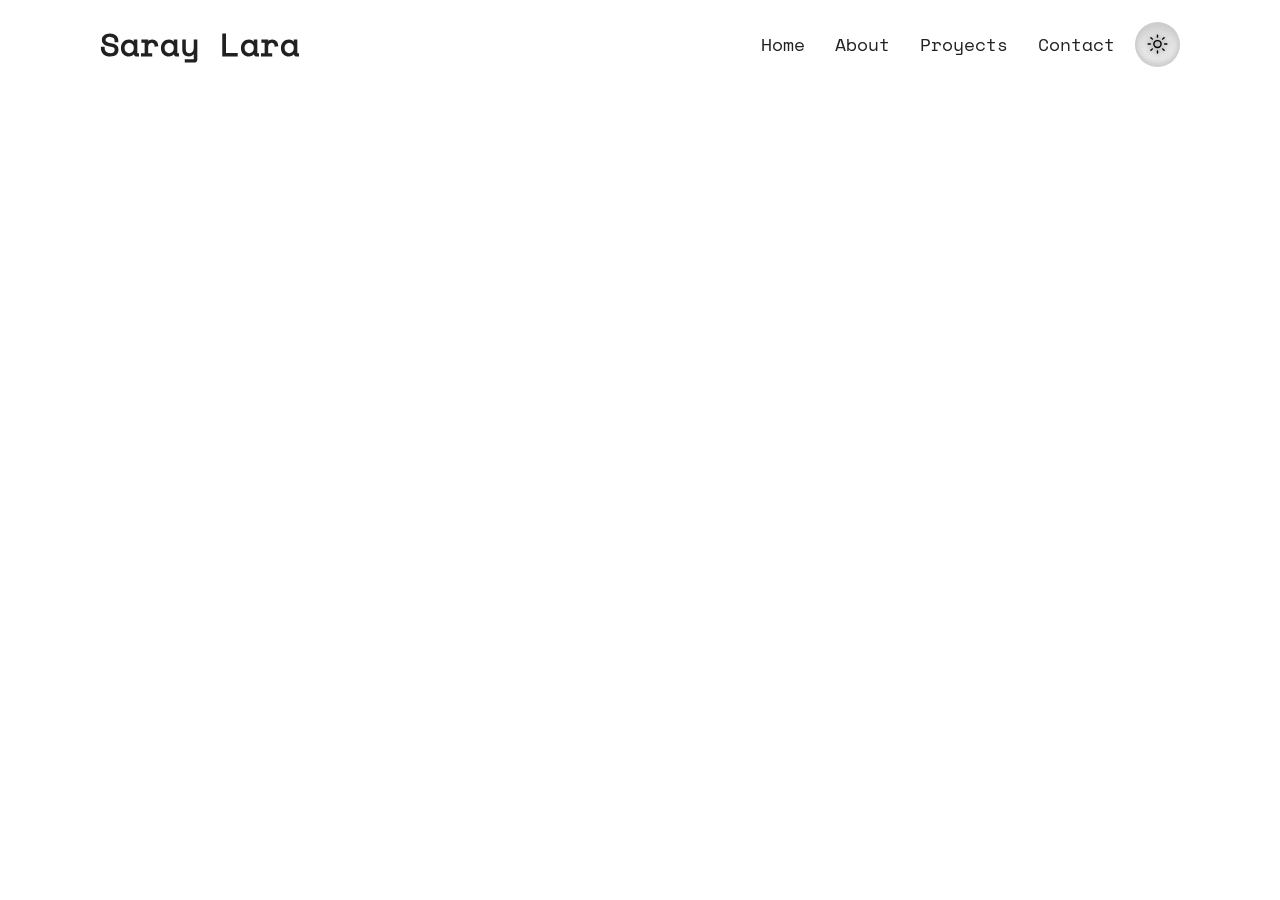
==== index.html @ ae09fd41 "." ====
<!DOCTYPE html>

<head>
  <!-----------META DATOS------------>
  <meta charset="UTF-8">
  <meta http-equiv="X-UA-Compatible" content="IE=edge" />
  <meta name="viewport" content="width=device-width, initial-scale=1.0" />
  <meta name="description" content="Portfolio de Saray Lara, Ingeniera del Software.">
  <meta name="theme-color" content="#004932">
  <!------------OPEN GRAPH------------>
  <meta property="og:title" content="Portfolio de Saray Lara">

  <title>Saray Lara</title>
  <link rel="icon" href="src/css/images/black-star.ico"image/x-icon">

  <!------------vinculos------------>
  <link rel="stylesheet" href="src/css/style.css" />
  <script src="src/js/index.js"></script>
</head>

<body>
  <header>
    <h2 class="logo">Saray Lara</h2>
    <div class="right-container">
      <nav class="navigation">
        <a href="#">Home</a>
        <a href="#">About</a>
        <a href="#">Proyects</a>
        <a href="#">Contact</a>
      </nav>
      <label>
        <input type="checkbox" id="darkModeOn">
        <img src="src/css/images/sunny-outline.svg" alt="sun" class="lightmode">
        <img src="src/css/images/whitemoon.png" alt="moon" class="darkmode">
        <ion-icon name="moon-outline"></ion-icon>
        <span class="toggle"></span>
      </label>
    </div>

  </header>

</body>



</html>
---- src/css/style.css ----
@font-face {
  font-family: 'SpaceMono-Regular';
  src: url(/src/fonts/SpaceMono-Regular.ttf) format('opentype');
}

:root{
  --primary-color: white;
  --secondary-color: #212121;
}
.dark-theme{
  --primary-color: #212121;
  --secondary-color: #edf2fc;
}

*{
  margin: 0;
  padding: 0;
  box-sizing: border-box;
  font-family: 'SpaceMono-Regular', sans-serif;
}

body{
  display: flex;
  justify-content: center;
  align-items: center;
  min-height: 100vh;
  background-color: var(--primary-color);
  transition: background-color 1s, color 1s;
}

header{
  position: fixed;
  top: 0;
  left: 0;
  width: 100%;
  padding: 20px 100px;
  display: flex;
  justify-content: space-between;
  align-items: center;
  z-index: 99;
}

.logo{
  font-size: 2em;
  user-select: none;
  color: var(--secondary-color);
}

.right-container {
  display: flex;
  align-items: center;
  justify-content: flex-end;
}

.navigation a{
  position: relative;
  font-size: 1.1em;
  color: var(--secondary-color);
  text-decoration: none;
  font-weight: 500;
  margin-right: 20px;
}

.navigation a::after{
  content: '';
  position: absolute;
  left:0;
  bottom: -6PX;
  width: 100%;
  height: 3px;
  background-color: var(--secondary-color);
  border-radius: 5px;
  transform: scaleX(0);
  transition: transform .5s;
}

.navigation a:hover::after{
  transform: scaleX(1);
}

label{
  width: 45px;
  height: 45px;
  position: relative;
  /* background: red; */
  border-radius: 50%;
  cursor:pointer;
  display: flex;
  justify-content: center;
  align-items: center;
}


/*DARKMODE*/
input{
  position: absolute;
  opacity: 0;
}

.lightmode{
  max-width: 50%;
  max-height: 50%;
  font-size: 3em;
  color: #666;
  filter: drop-shadow(0 0 2px rgba(0,0,0, .5));
  transition: 1s ease;
}
input:checked~.lightmode{
  transition-delay: .3s;
  transform: rotate(360deg) scale(0);
}

.darkmode{
  max-width: 50%;
  max-height: 50%;
  position: absolute;
  font-size: 3em;
  color: #666;
  filter: drop-shadow(0 0 2px rgba(0,0,0, .5));
  transform: scale(0);
  transition: 1s ease;
}
input:checked~.darkmode{
  transition-delay: .8s;
  transform: scale(1)  rotate(360deg) ;
}

.toggle{
  position: absolute;
  display: block;
  width: 45px;
  height: 45px;
  background: #f8f8f8;
  border-radius: 50%;
  box-shadow: 
          inset 0 8px 60px rgba(0,0,0, .1),
          inset 0 8px 8px rgba(0,0,0, .1),
          inset 0 -4px 4px rgba(0,0,0, .1);
  z-index: -1;
  transition: 1s;
}

input:checked~.toggle{
  background: #2b2b2b;
}
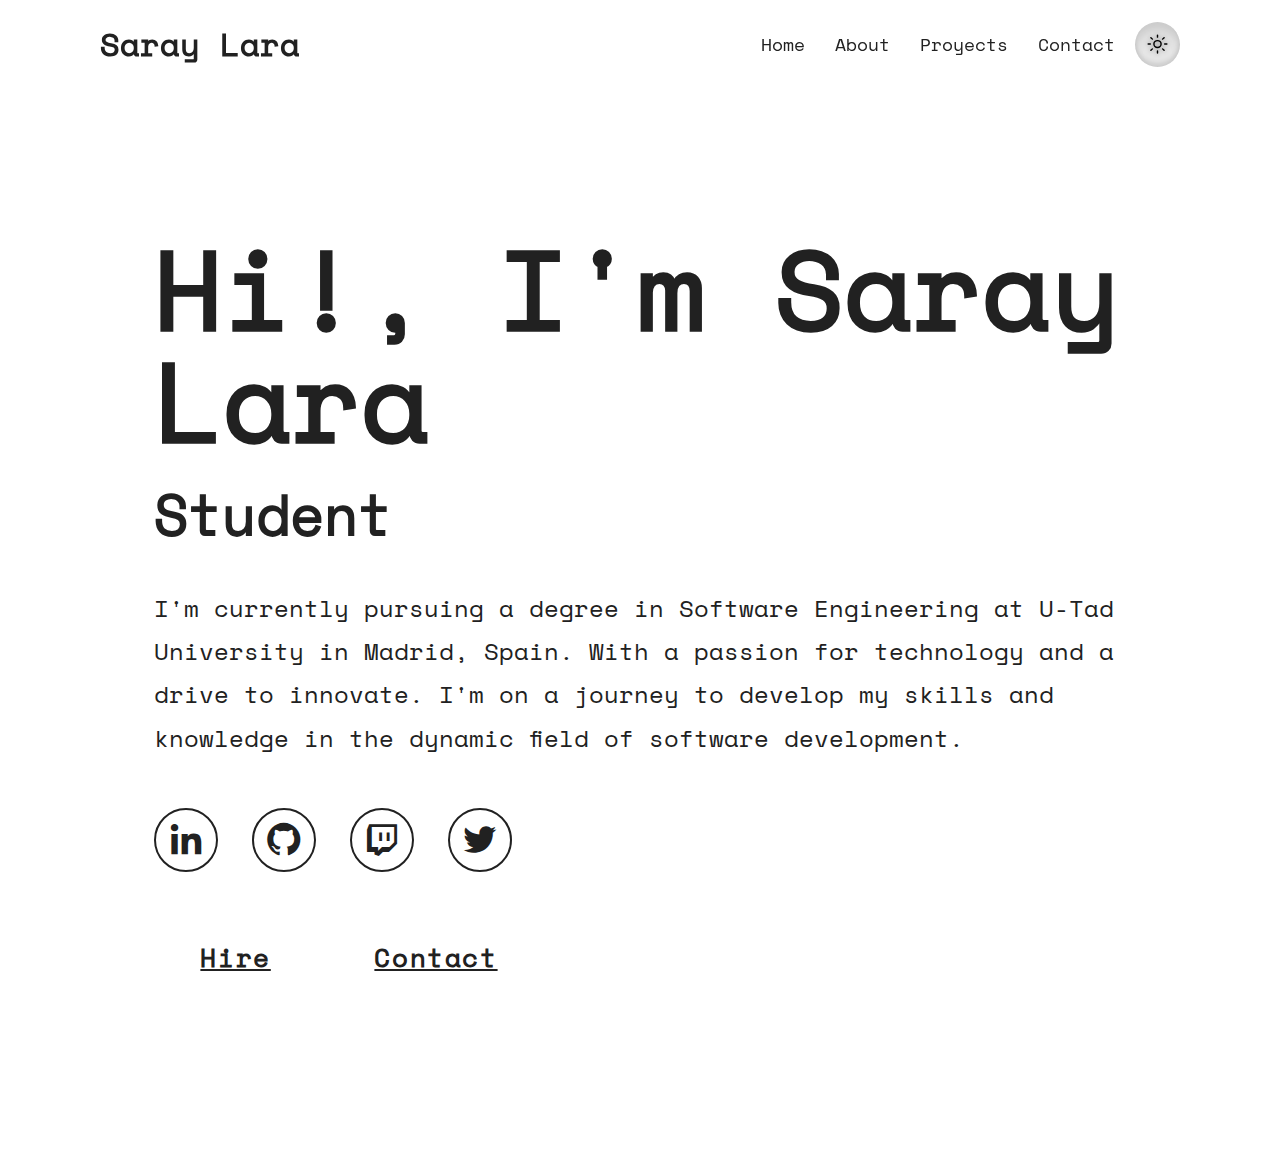
==== commit 0e9f48af: "." ====
--- a/index.html
+++ b/index.html
@@ -14,8 +14,9 @@
   <link rel="icon" href="src/css/images/black-star.ico"image/x-icon">
 
   <!------------vinculos------------>
-  <link rel="stylesheet" href="src/css/style.css" />
+  <link rel="stylesheet" href="src/css/index.css" />
   <script src="src/js/index.js"></script>
+  <link href='https://unpkg.com/boxicons@2.1.4/css/boxicons.min.css' rel='stylesheet'>
 </head>
 
 <body>
@@ -24,9 +25,9 @@
     <div class="right-container">
       <nav class="navigation">
         <a href="#">Home</a>
-        <a href="#">About</a>
-        <a href="#">Proyects</a>
-        <a href="#">Contact</a>
+        <a href="src/navigation/about.html">About</a>
+        <a href="src/navigation/projects.html">Proyects</a>
+        <a href="src/navigation/contact.html">Contact</a>
       </nav>
       <label>
         <input type="checkbox" id="darkModeOn">
@@ -36,8 +37,35 @@
         <span class="toggle"></span>
       </label>
     </div>
+  </header>
 
-  </header>
+  <section class="home" id="home">
+    <div class="home-content">
+      <h1>Hi!, I'm <span>Saray Lara</span></h1>
+      <h3 class="text-animation">Student<span></span></h3>
+      <p>
+        I'm currently pursuing a degree in Software Engineering at U-Tad University in Madrid, Spain. With a passion for technology and a drive to innovate. I'm on a journey to develop my skills and knowledge in the dynamic field of software development.
+      </p>
+
+      <div class="social-icons">
+        <a href="https://www.linkedin.com/in/saray-lara-7b79b32a0/"><i class='bx bxl-linkedin'></i></a>
+        <a href="https://github.com/sasahershko""><i class='bx bxl-github'></i></a>
+        <a href="https://www.twitch.tv/sasahershko""><i class='bx bxl-twitch' ></i></i></a>
+        <a href="#""><i class='bx bxl-twitter'></i></a>
+      </div>
+
+      <div class="btn-group">
+        <a href="#" class="btn">Hire</a>
+        <a href="src/navigation/contact.html" class="btn">Contact</a>
+      </div>
+    </div>
+</section>
+
+<!-- PARA LA IMÁGEN QUE QUIERAS PONER
+    <div class="home-img">
+      <img src="image.jpg" alt="">
+    </div> -->
+
 
 </body>
 
--- a/src/css/index.css
+++ b/src/css/index.css
@@ -0,0 +1,242 @@
+
+@font-face {
+  font-family: 'SpaceMono-Regular';
+  src: url(./fonts/SpaceMono-Regular.ttf) format('opentype');
+}
+
+:root{
+  --primary-color: white;
+  --secondary-color: #212121;
+}
+.dark-theme{
+  --primary-color: #212121;
+  --secondary-color: #edf2fc;
+}
+
+*{
+  margin: 0;
+  padding: 0;
+  box-sizing: border-box;
+  font-family: 'SpaceMono-Regular', sans-serif;
+}
+
+body{
+  display: flex;
+  justify-content: center;
+  align-items: center;
+  min-height: 100vh;
+  background-color: var(--primary-color);
+  transition: background-color 1s, color 1s;
+}
+
+header{
+  position: fixed;
+  top: 0;
+  left: 0;
+  width: 100%;
+  padding: 20px 100px;
+  display: flex;
+  justify-content: space-between;
+  align-items: center;
+  z-index: 99;
+}
+
+.logo{
+  font-size: 2em;
+  user-select: none;
+  color: var(--secondary-color);
+}
+
+.right-container {
+  display: flex;
+  align-items: center;
+  justify-content: flex-end;
+}
+
+.navigation a{
+  position: relative;
+  font-size: 1.1em;
+  color: var(--secondary-color);
+  text-decoration: none;
+  font-weight: 500;
+  margin-right: 20px;
+}
+
+.navigation a::after{
+  content: '';
+  position: absolute;
+  left:0;
+  bottom: -6PX;
+  width: 100%;
+  height: 3px;
+  background-color: var(--secondary-color);
+  border-radius: 5px;
+  transform: scaleX(0);
+  transition: transform .5s;
+}
+
+.navigation a:hover::after{
+  transform: scaleX(1);
+}
+
+label{
+  width: 45px;
+  height: 45px;
+  position: relative;
+  /* background: red; */
+  border-radius: 50%;
+  cursor:pointer;
+  display: flex;
+  justify-content: center;
+  align-items: center;
+}
+
+
+/*DARKMODE*/
+input{
+  position: absolute;
+  opacity: 0;
+}
+
+.lightmode{
+  max-width: 50%;
+  max-height: 50%;
+  font-size: 3em;
+  color: #666;
+  filter: drop-shadow(0 0 2px rgba(0,0,0, .5));
+  transition: 1s ease;
+}
+input:checked~.lightmode{
+  transition-delay: .3s;
+  transform: rotate(360deg) scale(0);
+}
+
+.darkmode{
+  max-width: 50%;
+  max-height: 50%;
+  position: absolute;
+  font-size: 3em;
+  color: #666;
+  filter: drop-shadow(0 0 2px rgba(0,0,0, .5));
+  transform: scale(0);
+  transition: 1s ease;
+}
+input:checked~.darkmode{
+  transition-delay: .8s;
+  transform: scale(1)  rotate(360deg) ;
+}
+
+.toggle{
+  position: absolute;
+  display: block;
+  width: 45px;
+  height: 45px;
+  background: #f8f8f8;
+  border-radius: 50%;
+  box-shadow: 
+          inset 0 8px 60px rgba(0,0,0, .1),
+          inset 0 8px 8px rgba(0,0,0, .1),
+          inset 0 -4px 4px rgba(0,0,0, .1);
+  z-index: -1;
+  transition: 1s;
+}
+
+input:checked~.toggle{
+  background: #2b2b2b;
+}
+
+section{
+  min-height: 100vh;
+  padding: 10rem 12% 10rem;
+  color: var(--secondary-color);
+}
+
+.home-content{
+  display: flex;
+  flex-direction: column;
+  align-items: baseline;
+  text-align: left ;
+  justify-content: center;
+  margin-top: 3rem;
+}
+
+span{
+  color: var(--secondary-color);
+}
+.logo span{
+  color: var(--secondary-color);
+}
+.home-content h3{
+  margin-bottom: 2rem;
+  margin-top: 1rem;
+  font-size: 3.5rem;
+}
+.home-content h1{
+  font-size: 7rem;
+  font-weight: 700;
+  margin-top: 1.5rem;
+  line-height: 1;
+}
+.home-content p{
+  font-size: 1.5rem;
+  font-weight: 500;
+  line-height: 1.8;
+  max-width: 1000px;
+}
+.social-icons a{
+  display: inline-flex;
+  justify-content: center;
+  align-items: center;
+  width: 4rem;
+  height: 4rem;
+  background: transparent;
+  border: 2px solid var(--secondary-color);
+  font-size: 2.5rem;
+  border-radius: 50%;
+  color: var(--secondary-color);
+  margin: 3rem 1.5rem 3rem 0;
+  transition: 0.3s ease-in-out;
+  text-decoration: none;
+}
+
+.social-icons a:hover{
+  color: var(--secondary-color);
+  transform: scale(1.3)translateY(-5px);
+  box-shadow: 0 0 25px var(--secondary-color);
+
+}
+
+.btn{
+  display: inline-block;
+  padding: 1rem 2.8rem;
+  color: var(--secondary-color);
+  /* background-color: blue; */
+  /* box-shadow: 0 0 25px var(--secondary-color); */
+  border-radius: 2rem;
+  font-size: 1.6rem;
+  color: var(--secondary-color);
+  border:2px solid transparent;
+  letter-spacing: 0.1rem;
+  font-weight: 600;
+  transition: 0.3s ease-in-out;
+  cursor: pointer;
+}
+.btn:hover{
+  transform: scale(1.05);
+  box-shadow:  0 0 50px var(--secondary-color);
+}
+.btn.group{
+  display: flex;
+  align-items: center;
+  gap: 1.5rem;
+}
+.btn.group a:nth-of-type(2){
+  background-color: black;
+  color: var(--secondary-color);
+  border: 2px solid var(--secondary-color);
+  box-shadow: 0 0 25px transparent;
+}
+.btn.group a:nth-of-type(2):hover{
+  background-color: var(--secondary-color);
+  box-shadow: 0 0 25px var(--secondary-color);
+}
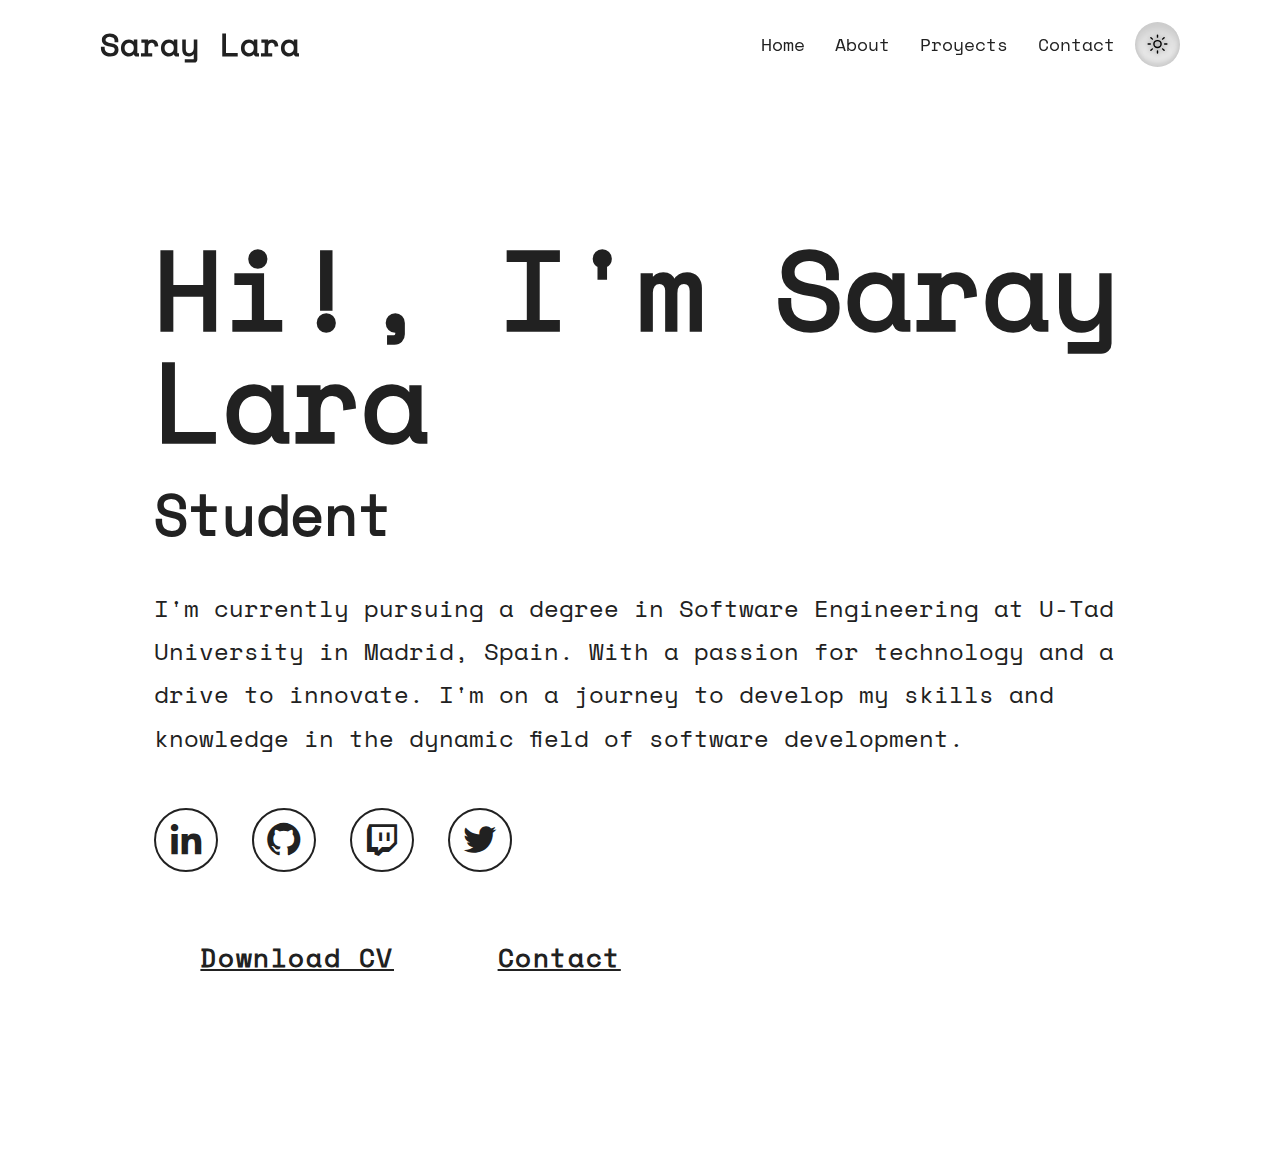
==== commit 560514f8: "Download CV" ====
--- a/index.html
+++ b/index.html
@@ -55,7 +55,7 @@
       </div>
 
       <div class="btn-group">
-        <a href="#" class="btn">Hire</a>
+        <a href="src/css/documents/Saray_CV.pdf" download="Saray_CV.pdf" class="btn">Download CV</a>
         <a href="src/navigation/contact.html" class="btn">Contact</a>
       </div>
     </div>
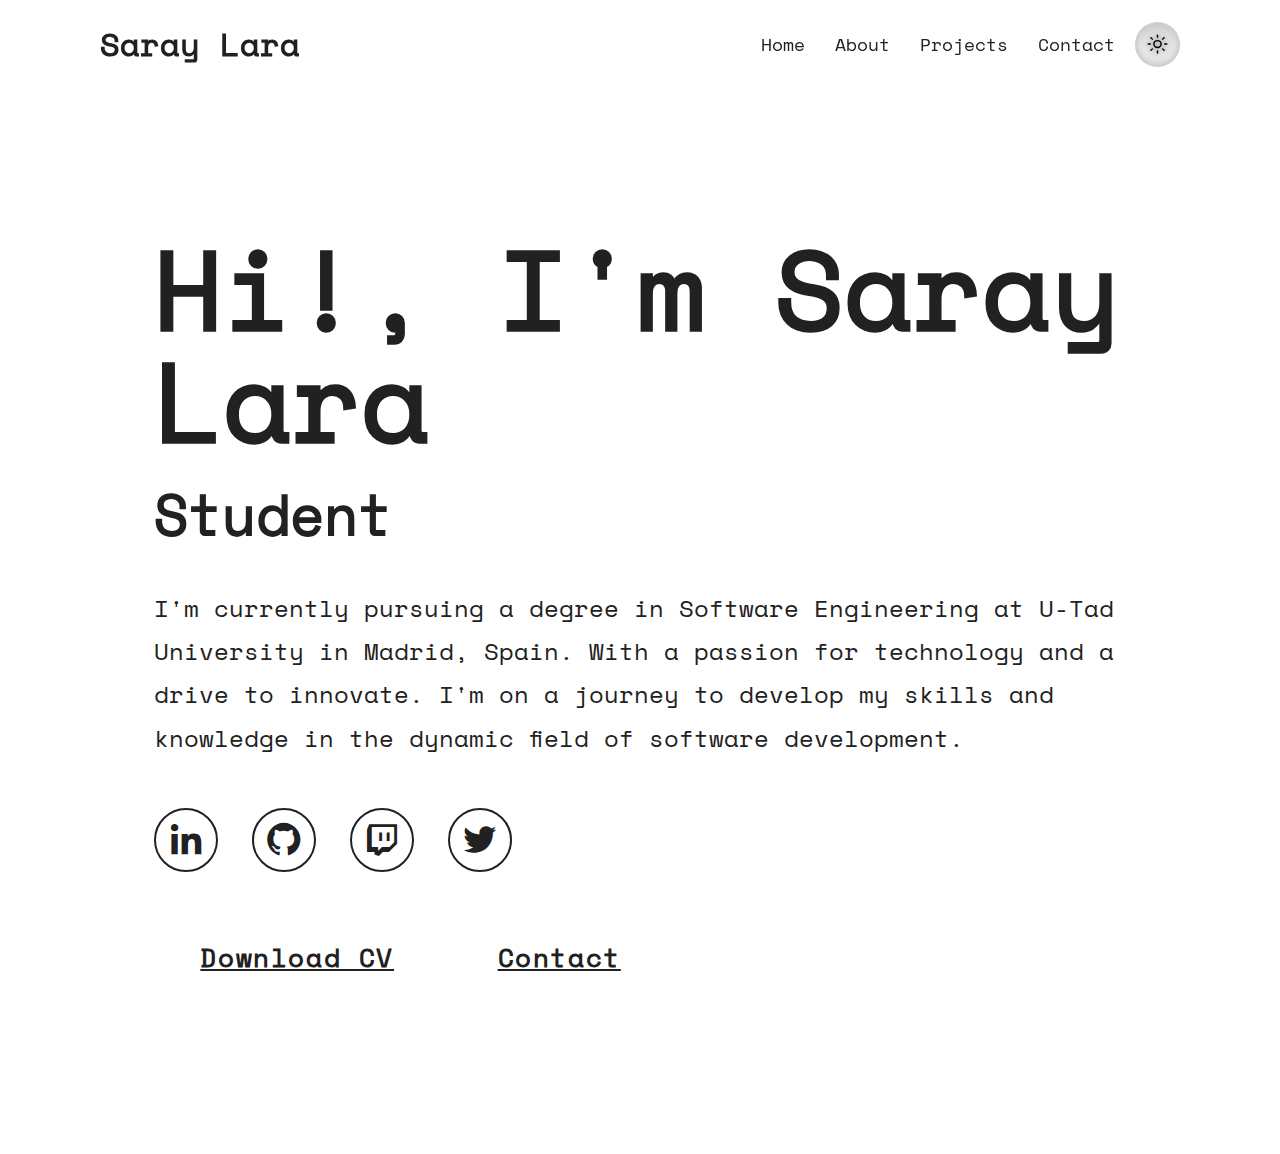
==== commit 1592b7f2: "correcciones" ====
--- a/index.html
+++ b/index.html
@@ -26,7 +26,7 @@
       <nav class="navigation">
         <a href="#">Home</a>
         <a href="src/navigation/about.html">About</a>
-        <a href="src/navigation/projects.html">Proyects</a>
+        <a href="src/navigation/projects.html">Projects</a>
         <a href="src/navigation/contact.html">Contact</a>
       </nav>
       <label>
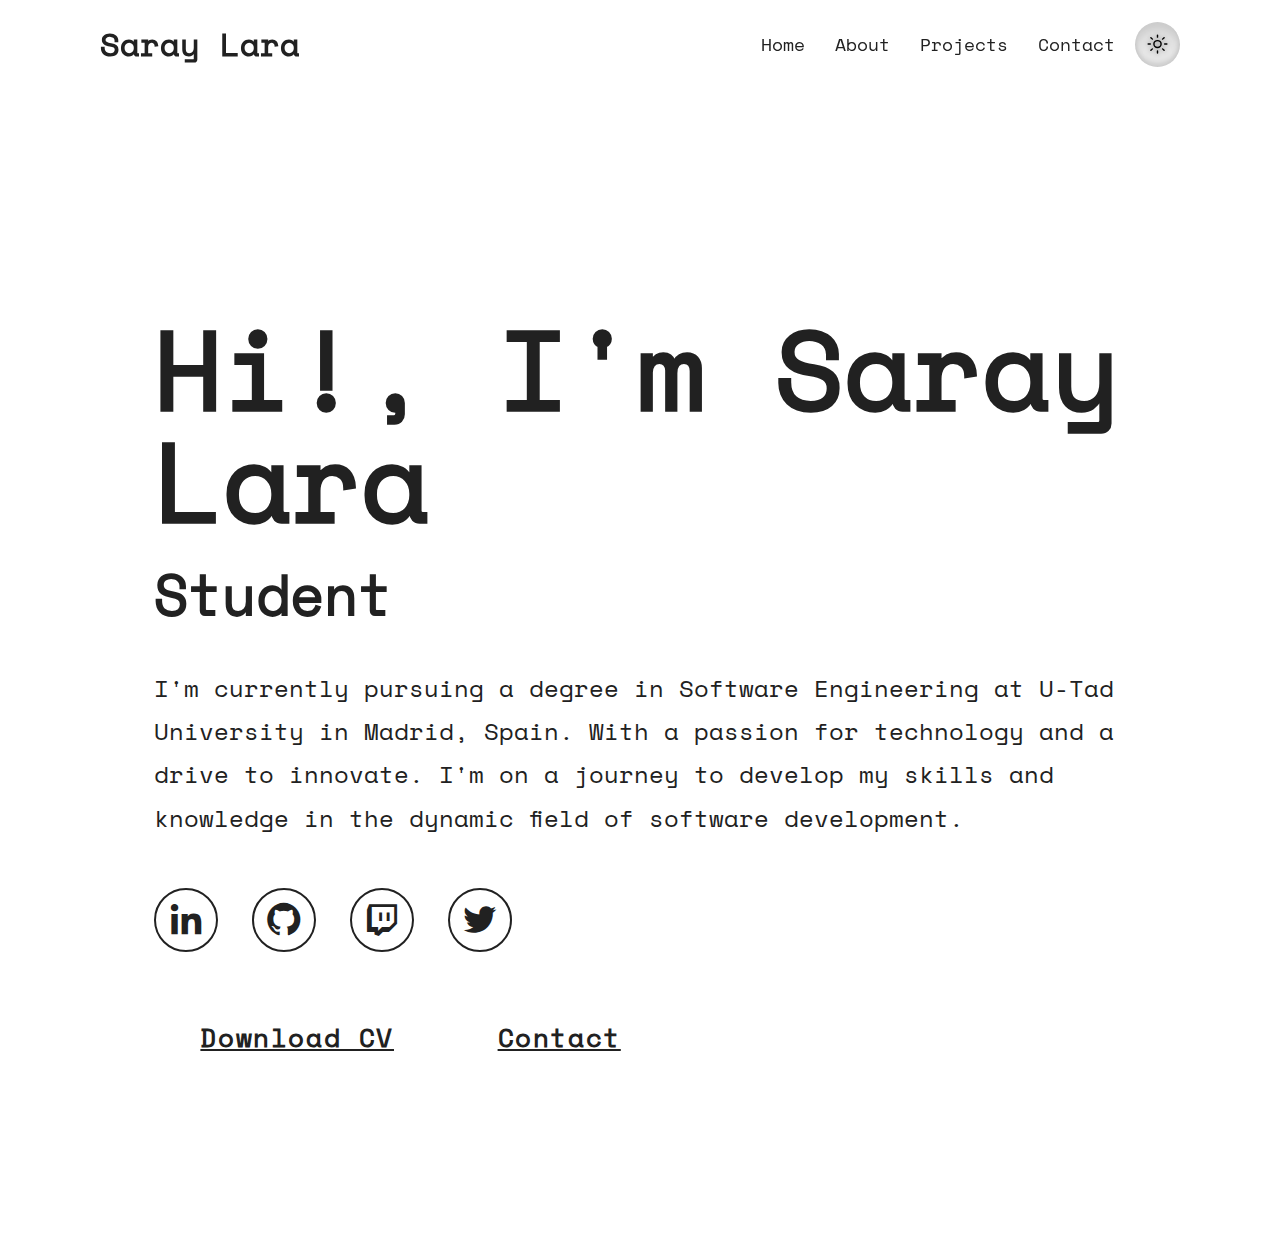
==== commit b928decb: "Update index.html" ====
--- a/index.html
+++ b/index.html
@@ -6,7 +6,7 @@
   <meta http-equiv="X-UA-Compatible" content="IE=edge" />
   <meta name="viewport" content="width=device-width, initial-scale=1.0" />
   <meta name="description" content="Portfolio de Saray Lara, Ingeniera del Software.">
-  <meta name="theme-color" content="#004932">
+  <meta name="theme-color" content="#ffffff">
   <!------------OPEN GRAPH------------>
   <meta property="og:title" content="Portfolio de Saray Lara">
 
--- a/src/css/index.css
+++ b/src/css/index.css
@@ -149,6 +149,8 @@
   min-height: 100vh;
   padding: 10rem 12% 10rem;
   color: var(--secondary-color);
+  /* AJUSTO PARA QUE NO SE SUPERPONGA CON LA CABECERA */
+  margin-top: 80px;
 }
 
 .home-content{
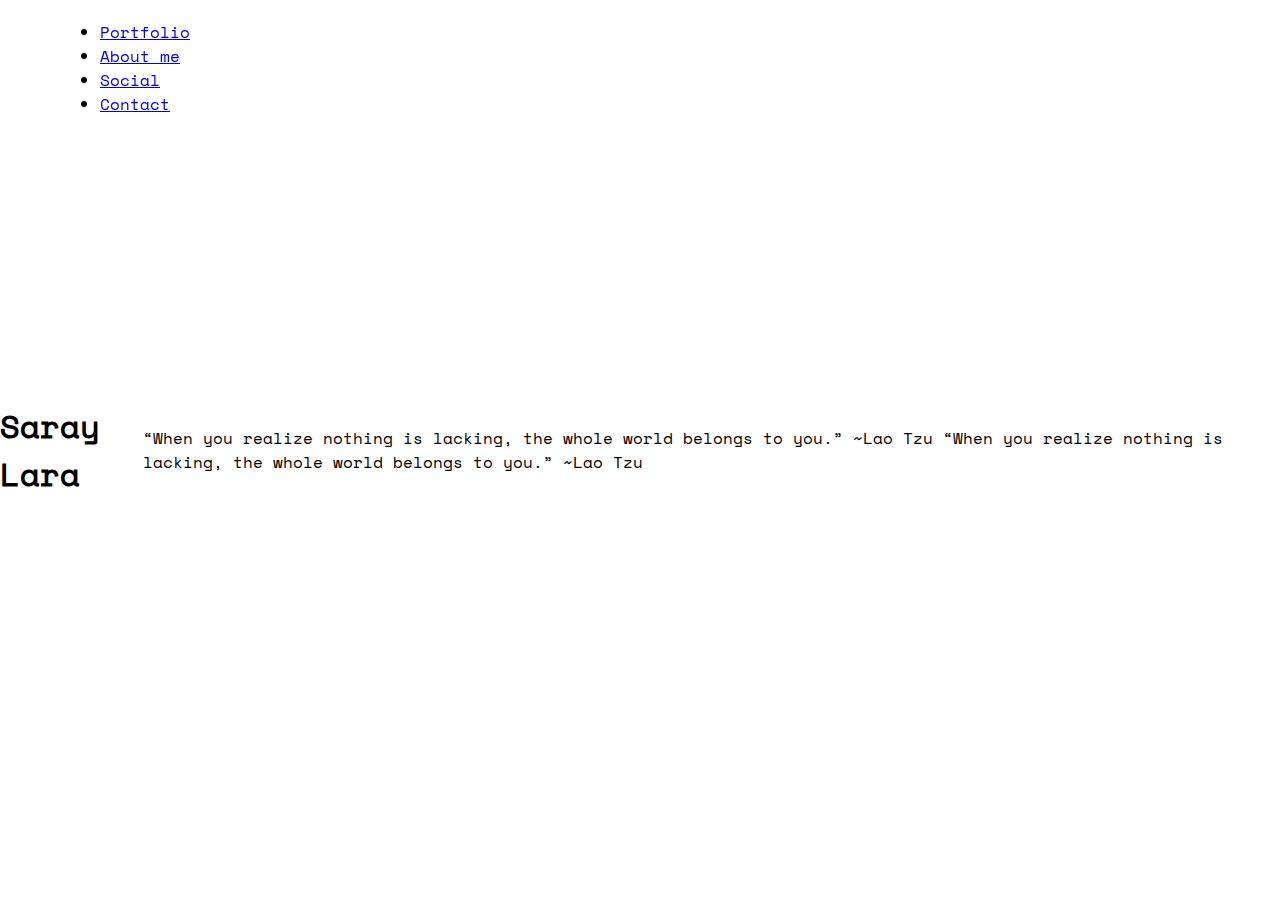
==== commit baca4b64: "si" ====
--- a/index.html
+++ b/index.html
@@ -1,74 +1,35 @@
 <!DOCTYPE html>
-
 <head>
   <!-----------META DATOS------------>
-  <meta charset="UTF-8">
+  <meta charset="UTF-8"> 
   <meta http-equiv="X-UA-Compatible" content="IE=edge" />
   <meta name="viewport" content="width=device-width, initial-scale=1.0" />
   <meta name="description" content="Portfolio de Saray Lara, Ingeniera del Software.">
-  <meta name="theme-color" content="#ffffff">
+  <meta name="theme-color" content="#004932">
   <!------------OPEN GRAPH------------>
   <meta property="og:title" content="Portfolio de Saray Lara">
 
-  <title>Saray Lara</title>
-  <link rel="icon" href="src/css/images/black-star.ico"image/x-icon">
+  <!------------vinculos------------>
+  <link rel="stylesheet" href="style.css" />
+  <link rel="stylesheet" href="mediaqueries.css" />
+  <script src="script.js"></script>
 
-  <!------------vinculos------------>
-  <link rel="stylesheet" href="src/css/index.css" />
-  <script src="src/js/index.js"></script>
-  <link href='https://unpkg.com/boxicons@2.1.4/css/boxicons.min.css' rel='stylesheet'>
-</head>
-
-<body>
-  <header>
-    <h2 class="logo">Saray Lara</h2>
-    <div class="right-container">
-      <nav class="navigation">
-        <a href="#">Home</a>
-        <a href="src/navigation/about.html">About</a>
-        <a href="src/navigation/projects.html">Projects</a>
-        <a href="src/navigation/contact.html">Contact</a>
-      </nav>
-      <label>
-        <input type="checkbox" id="darkModeOn">
-        <img src="src/css/images/sunny-outline.svg" alt="sun" class="lightmode">
-        <img src="src/css/images/whitemoon.png" alt="moon" class="darkmode">
-        <ion-icon name="moon-outline"></ion-icon>
-        <span class="toggle"></span>
-      </label>
-    </div>
-  </header>
-
-  <section class="home" id="home">
-    <div class="home-content">
-      <h1>Hi!, I'm <span>Saray Lara</span></h1>
-      <h3 class="text-animation">Student<span></span></h3>
-      <p>
-        I'm currently pursuing a degree in Software Engineering at U-Tad University in Madrid, Spain. With a passion for technology and a drive to innovate. I'm on a journey to develop my skills and knowledge in the dynamic field of software development.
-      </p>
-
-      <div class="social-icons">
-        <a href="https://www.linkedin.com/in/saray-lara-7b79b32a0/"><i class='bx bxl-linkedin'></i></a>
-        <a href="https://github.com/sasahershko""><i class='bx bxl-github'></i></a>
-        <a href="https://www.twitch.tv/sasahershko""><i class='bx bxl-twitch' ></i></i></a>
-        <a href="#""><i class='bx bxl-twitter'></i></a>
-      </div>
-
-      <div class="btn-group">
-        <a href="src/css/documents/Saray_CV.pdf" download="Saray_CV.pdf" class="btn">Download CV</a>
-        <a href="src/navigation/contact.html" class="btn">Contact</a>
-      </div>
-    </div>
-</section>
-
-<!-- PARA LA IMÁGEN QUE QUIERAS PONER
-    <div class="home-img">
-      <img src="image.jpg" alt="">
-    </div> -->
-
-
-</body>
-
-
-
-</html>+  <link rel="stylesheet"
+  href="https://cdnjs.cloudflare.com/ajax/libs/animate.css/3.5.2/animate.min.css"
+  integrity="sha384-OHBBOqpYHNsIqQy8hL1U+8OXf9hH6QRxi0+EODezv82DfnZoV7qoHAZDwMwEJvSw"
+  crossorigin="anonymous">
+<header>
+  <ul>
+    <li><a href="#">Portfolio</a></li>
+    <li><a href="#">About me</a></li>
+    <li><a href="#">Social</a></li>
+    <li><a href="#">Contact</a></li>
+  </ul>
+</header>
+<main>
+  <h1><span>Saray Lara</span></h1>
+</main>
+<footer>
+  <span class="dynamic-quote">&ldquo;When you realize nothing is lacking, the whole world belongs to you.&rdquo; ~Lao Tzu</span>
+  <span class="static-quote"><span>&ldquo;When you realize nothing is lacking,</span> <span>the whole world belongs to you.&rdquo; ~Lao Tzu</span></span>
+</footer>
--- a/style.css
+++ b/style.css
@@ -0,0 +1,146 @@
+
+@font-face {
+  font-family: 'SpaceMono-Regular';
+  src: url(/src/fonts/SpaceMono-Regular.ttf) format('opentype');
+}
+
+:root{
+  --primary-color: white;
+  --secondary-color: #212121;
+}
+.dark-theme{
+  --primary-color: #212121;
+  --secondary-color: #edf2fc;
+}
+
+*{
+  margin: 0;
+  padding: 0;
+  box-sizing: border-box;
+  font-family: 'SpaceMono-Regular', sans-serif;
+}
+
+body{
+  display: flex;
+  justify-content: center;
+  align-items: center;
+  min-height: 100vh;
+  background-color: var(--primary-color);
+  transition: background-color 1s, color 1s;
+}
+
+header{
+  position: fixed;
+  top: 0;
+  left: 0;
+  width: 100%;
+  padding: 20px 100px;
+  display: flex;
+  justify-content: space-between;
+  align-items: center;
+  z-index: 99;
+}
+
+.logo{
+  font-size: 2em;
+  user-select: none;
+  color: var(--secondary-color);
+}
+
+.right-container {
+  display: flex;
+  align-items: center;
+  justify-content: flex-end;
+}
+
+.navigation a{
+  position: relative;
+  font-size: 1.1em;
+  color: var(--secondary-color);
+  text-decoration: none;
+  font-weight: 500;
+  margin-right: 20px;
+}
+
+.navigation a::after{
+  content: '';
+  position: absolute;
+  left:0;
+  bottom: -6PX;
+  width: 100%;
+  height: 3px;
+  background-color: var(--secondary-color);
+  border-radius: 5px;
+  transform: scaleX(0);
+  transition: transform .5s;
+}
+
+.navigation a:hover::after{
+  transform: scaleX(1);
+}
+
+label{
+  width: 45px;
+  height: 45px;
+  position: relative;
+  /* background: red; */
+  border-radius: 50%;
+  cursor:pointer;
+  display: flex;
+  justify-content: center;
+  align-items: center;
+}
+
+
+/*DARKMODE*/
+input{
+  position: absolute;
+  opacity: 0;
+}
+
+.lightmode{
+  max-width: 50%;
+  max-height: 50%;
+  font-size: 3em;
+  color: #666;
+  filter: drop-shadow(0 0 2px rgba(0,0,0, .5));
+  transition: 1s ease;
+}
+input:checked~.lightmode{
+  transition-delay: .3s;
+  transform: rotate(360deg) scale(0);
+}
+
+.darkmode{
+  max-width: 50%;
+  max-height: 50%;
+  position: absolute;
+  font-size: 3em;
+  color: #666;
+  filter: drop-shadow(0 0 2px rgba(0,0,0, .5));
+  transform: scale(0);
+  transition: 1s ease;
+}
+input:checked~.darkmode{
+  transition-delay: .8s;
+  transform: scale(1)  rotate(360deg) ;
+}
+
+.toggle{
+  position: absolute;
+  display: block;
+  width: 45px;
+  height: 45px;
+  background: #f8f8f8;
+  border-radius: 50%;
+  box-shadow: 
+          inset 0 8px 60px rgba(0,0,0, .1),
+          inset 0 8px 8px rgba(0,0,0, .1),
+          inset 0 -4px 4px rgba(0,0,0, .1);
+  z-index: -1;
+  transition: 1s;
+}
+
+input:checked~.toggle{
+  background: #2b2b2b;
+}
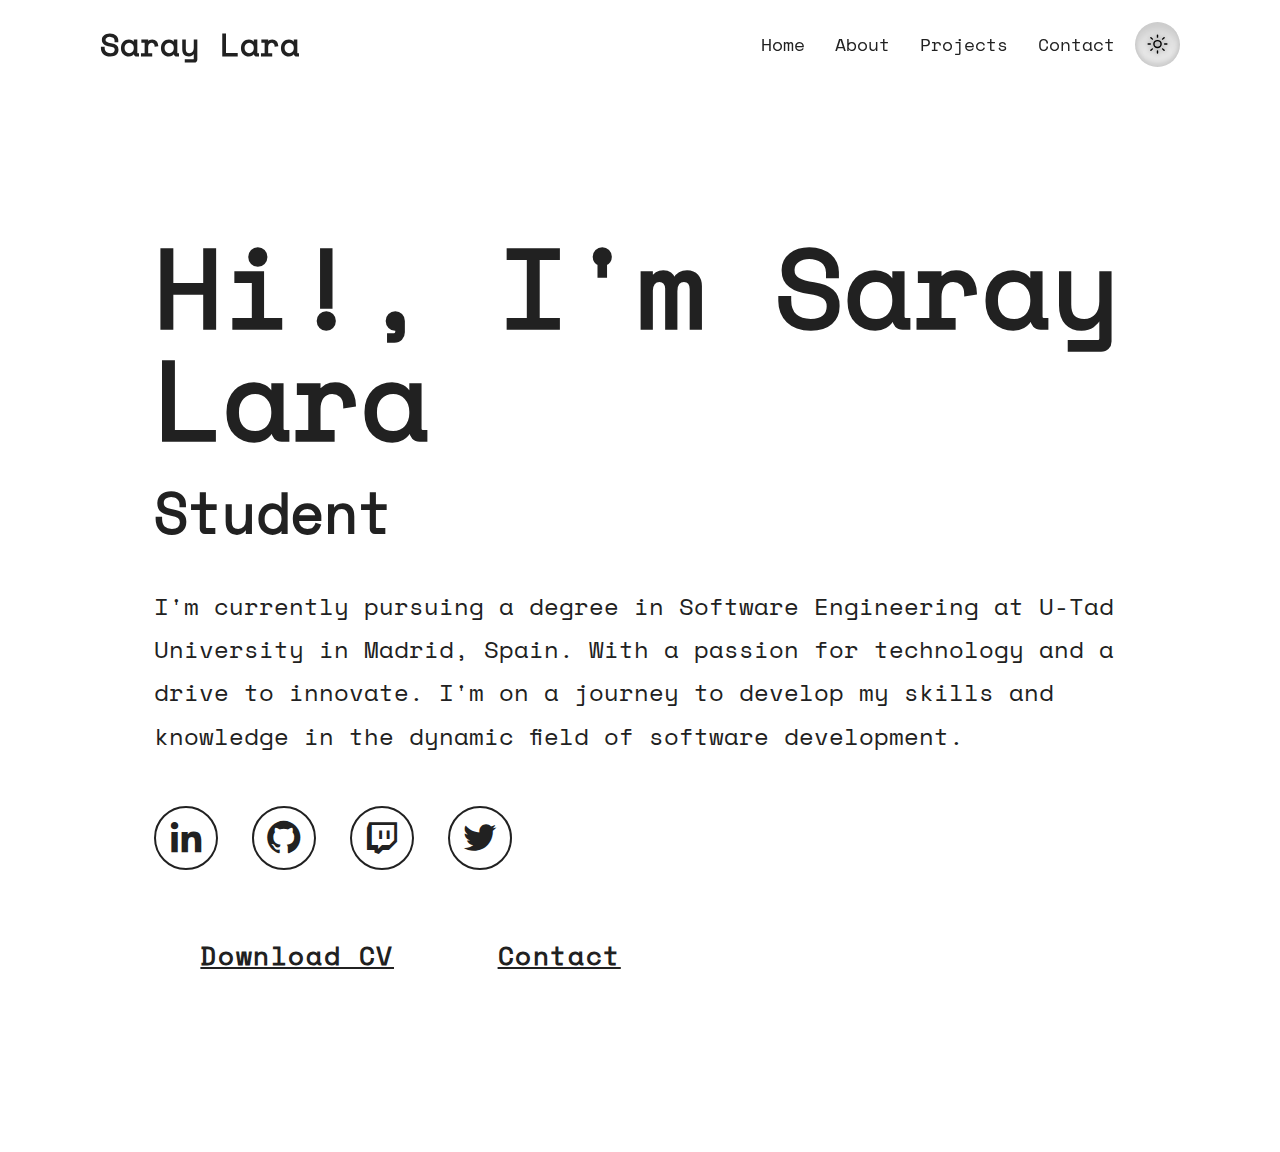
==== commit a2ff46e1: "Merge branch 'main' of https://github.com/sasahershko/sasahershko.github.io" ====
--- a/index.html
+++ b/index.html
@@ -1,35 +1,74 @@
 <!DOCTYPE html>
+
 <head>
   <!-----------META DATOS------------>
-  <meta charset="UTF-8"> 
+  <meta charset="UTF-8">
   <meta http-equiv="X-UA-Compatible" content="IE=edge" />
   <meta name="viewport" content="width=device-width, initial-scale=1.0" />
   <meta name="description" content="Portfolio de Saray Lara, Ingeniera del Software.">
-  <meta name="theme-color" content="#004932">
+  <meta name="theme-color" content="#ffffff">
   <!------------OPEN GRAPH------------>
   <meta property="og:title" content="Portfolio de Saray Lara">
 
+  <title>Saray Lara</title>
+  <link rel="icon" href="src/css/images/black-star.ico"image/x-icon">
+
   <!------------vinculos------------>
-  <link rel="stylesheet" href="style.css" />
-  <link rel="stylesheet" href="mediaqueries.css" />
-  <script src="script.js"></script>
+  <link rel="stylesheet" href="src/css/index.css" />
+  <script src="src/js/darkmode.js"></script>
+  <link href='https://unpkg.com/boxicons@2.1.4/css/boxicons.min.css' rel='stylesheet'>
+</head>
 
-  <link rel="stylesheet"
-  href="https://cdnjs.cloudflare.com/ajax/libs/animate.css/3.5.2/animate.min.css"
-  integrity="sha384-OHBBOqpYHNsIqQy8hL1U+8OXf9hH6QRxi0+EODezv82DfnZoV7qoHAZDwMwEJvSw"
-  crossorigin="anonymous">
-<header>
-  <ul>
-    <li><a href="#">Portfolio</a></li>
-    <li><a href="#">About me</a></li>
-    <li><a href="#">Social</a></li>
-    <li><a href="#">Contact</a></li>
-  </ul>
-</header>
-<main>
-  <h1><span>Saray Lara</span></h1>
-</main>
-<footer>
-  <span class="dynamic-quote">&ldquo;When you realize nothing is lacking, the whole world belongs to you.&rdquo; ~Lao Tzu</span>
-  <span class="static-quote"><span>&ldquo;When you realize nothing is lacking,</span> <span>the whole world belongs to you.&rdquo; ~Lao Tzu</span></span>
-</footer>
+<body>
+  <header>
+    <h2 class="logo">Saray Lara</h2>
+    <div class="right-container">
+      <nav class="navigation">
+        <a href="#">Home</a>
+        <a href="src/navigation/about.html">About</a>
+        <a href="src/navigation/projects.html">Projects</a>
+        <a href="src/navigation/contact.html">Contact</a>
+      </nav>
+      <label>
+        <input type="checkbox" id="darkModeOn">
+        <img src="src/css/images/sunny-outline.svg" alt="sun" class="lightmode">
+        <img src="src/css/images/whitemoon.png" alt="moon" class="darkmode">
+        <ion-icon name="moon-outline"></ion-icon>
+        <span class="toggle"></span>
+      </label>
+    </div>
+  </header>
+
+  <section class="home" id="home">
+    <div class="home-content">
+      <h1>Hi!, I'm <span>Saray Lara</span></h1>
+      <h3 class="text-animation">Student<span></span></h3>
+      <p>
+        I'm currently pursuing a degree in Software Engineering at U-Tad University in Madrid, Spain. With a passion for technology and a drive to innovate. I'm on a journey to develop my skills and knowledge in the dynamic field of software development.
+      </p>
+
+      <div class="social-icons">
+        <a href="https://www.linkedin.com/in/saray-lara-7b79b32a0/"><i class='bx bxl-linkedin'></i></a>
+        <a href="https://github.com/sasahershko""><i class='bx bxl-github'></i></a>
+        <a href="https://www.twitch.tv/sasahershko""><i class='bx bxl-twitch' ></i></i></a>
+        <a href="#""><i class='bx bxl-twitter'></i></a>
+      </div>
+
+      <div class="btn-group">
+        <a href="src/css/documents/Saray_CV.pdf" download="Saray_CV.pdf" class="btn">Download CV</a>
+        <a href="src/navigation/contact.html" class="btn">Contact</a>
+      </div>
+    </div>
+</section>
+
+<!-- PARA LA IMÁGEN QUE QUIERAS PONER
+    <div class="home-img">
+      <img src="image.jpg" alt="">
+    </div> -->
+
+
+</body>
+
+
+
+</html>
--- a/src/css/index.css
+++ b/src/css/index.css
@@ -0,0 +1,245 @@
+
+@font-face {
+  font-family: 'SpaceMono-Regular';
+  src: url(./fonts/SpaceMono-Regular.ttf) format('opentype');
+}
+
+:root{
+  --primary-color: white;
+  --secondary-color: #212121;
+}
+.dark-theme{
+  --primary-color: #212121;
+  --secondary-color: #edf2fc;
+}
+
+*{
+  margin: 0;
+  padding: 0;
+  box-sizing: border-box;
+  font-family: 'SpaceMono-Regular', sans-serif;
+}
+
+body{
+  overflow: hidden;
+  display: flex;
+  justify-content: center;
+  align-items: center;
+  min-height: 100vh;
+  background-color: var(--primary-color);
+  transition: background-color 1s, color 1s;
+}
+
+header{
+  position: fixed;
+  top: 0;
+  left: 0;
+  width: 100%;
+  padding: 20px 100px;
+  display: flex;
+  justify-content: space-between;
+  align-items: center;
+  z-index: 99;
+}
+
+.logo{
+  font-size: 2em;
+  user-select: none;
+  color: var(--secondary-color);
+}
+
+.right-container {
+  display: flex;
+  align-items: center;
+  justify-content: flex-end;
+}
+
+.navigation a{
+  position: relative;
+  font-size: 1.1em;
+  color: var(--secondary-color);
+  text-decoration: none;
+  font-weight: 500;
+  margin-right: 20px;
+}
+
+.navigation a::after{
+  content: '';
+  position: absolute;
+  left:0;
+  bottom: -6PX;
+  width: 100%;
+  height: 3px;
+  background-color: var(--secondary-color);
+  border-radius: 5px;
+  transform: scaleX(0);
+  transition: transform .5s;
+}
+
+.navigation a:hover::after{
+  transform: scaleX(1);
+}
+
+label{
+  width: 45px;
+  height: 45px;
+  position: relative;
+  /* background: red; */
+  border-radius: 50%;
+  cursor:pointer;
+  display: flex;
+  justify-content: center;
+  align-items: center;
+}
+
+
+/*DARKMODE*/
+input{
+  position: absolute;
+  opacity: 0;
+}
+
+.lightmode{
+  max-width: 50%;
+  max-height: 50%;
+  font-size: 3em;
+  color: #666;
+  filter: drop-shadow(0 0 2px rgba(0,0,0, .5));
+  transition: 1s ease;
+}
+input:checked~.lightmode{
+  transition-delay: .3s;
+  transform: rotate(360deg) scale(0);
+}
+
+.darkmode{
+  max-width: 50%;
+  max-height: 50%;
+  position: absolute;
+  font-size: 3em;
+  color: #666;
+  filter: drop-shadow(0 0 2px rgba(0,0,0, .5));
+  transform: scale(0);
+  transition: 1s ease;
+}
+input:checked~.darkmode{
+  transition-delay: .8s;
+  transform: scale(1)  rotate(360deg) ;
+}
+
+.toggle{
+  position: absolute;
+  display: block;
+  width: 45px;
+  height: 45px;
+  background: #f8f8f8;
+  border-radius: 50%;
+  box-shadow: 
+          inset 0 8px 60px rgba(0,0,0, .1),
+          inset 0 8px 8px rgba(0,0,0, .1),
+          inset 0 -4px 4px rgba(0,0,0, .1);
+  z-index: -1;
+  transition: 1s;
+}
+
+input:checked~.toggle{
+  background: #2b2b2b;
+}
+
+section{
+  min-height: 100vh;
+  padding: 10rem 12% 10rem;
+  color: var(--secondary-color);
+  /* MARGIN TOP DEL TITULO */
+  margin-top: 30px;
+}
+
+.home-content{
+  display: flex;
+  flex-direction: column;
+  align-items: baseline;
+  text-align: left ;
+  justify-content: center;
+  margin-top: 1rem; 
+}
+
+span{
+  color: var(--secondary-color);
+}
+.logo span{
+  color: var(--secondary-color);
+}
+.home-content h3{
+  margin-bottom: 2rem;
+  margin-top: 1rem;
+  font-size: 3.5rem;
+}
+.home-content h1{
+  font-size: 7rem;
+  font-weight: 700;
+  margin-top: 1.5rem;
+  line-height: 1;
+}
+.home-content p{
+  font-size: 1.5rem;
+  font-weight: 500;
+  line-height: 1.8;
+  max-width: 1000px;
+}
+.social-icons a{
+  display: inline-flex;
+  justify-content: center;
+  align-items: center;
+  width: 4rem;
+  height: 4rem;
+  background: transparent;
+  border: 2px solid var(--secondary-color);
+  font-size: 2.5rem;
+  border-radius: 50%;
+  color: var(--secondary-color);
+  margin: 3rem 1.5rem 3rem 0;
+  transition: 0.3s ease-in-out;
+  text-decoration: none;
+}
+
+.social-icons a:hover{
+  color: var(--secondary-color);
+  transform: scale(1.3)translateY(-5px);
+  box-shadow: 0 0 25px var(--secondary-color);
+
+}
+
+.btn{
+  display: inline-block;
+  padding: 1rem 2.8rem;
+  color: var(--secondary-color);
+  /* background-color: blue; */
+  /* box-shadow: 0 0 25px var(--secondary-color); */
+  border-radius: 2rem;
+  font-size: 1.6rem;
+  color: var(--secondary-color);
+  border:2px solid transparent;
+  letter-spacing: 0.1rem;
+  font-weight: 600;
+  transition: 0.3s ease-in-out;
+  cursor: pointer;
+}
+.btn:hover{
+  transform: scale(1.05);
+  box-shadow:  0 0 50px var(--secondary-color);
+}
+.btn.group{
+  display: flex;
+  align-items: center;
+  gap: 1.5rem;
+}
+.btn.group a:nth-of-type(2){
+  background-color: black;
+  color: var(--secondary-color);
+  border: 2px solid var(--secondary-color);
+  box-shadow: 0 0 25px transparent;
+}
+.btn.group a:nth-of-type(2):hover{
+  background-color: var(--secondary-color);
+  box-shadow: 0 0 25px var(--secondary-color);
+}
